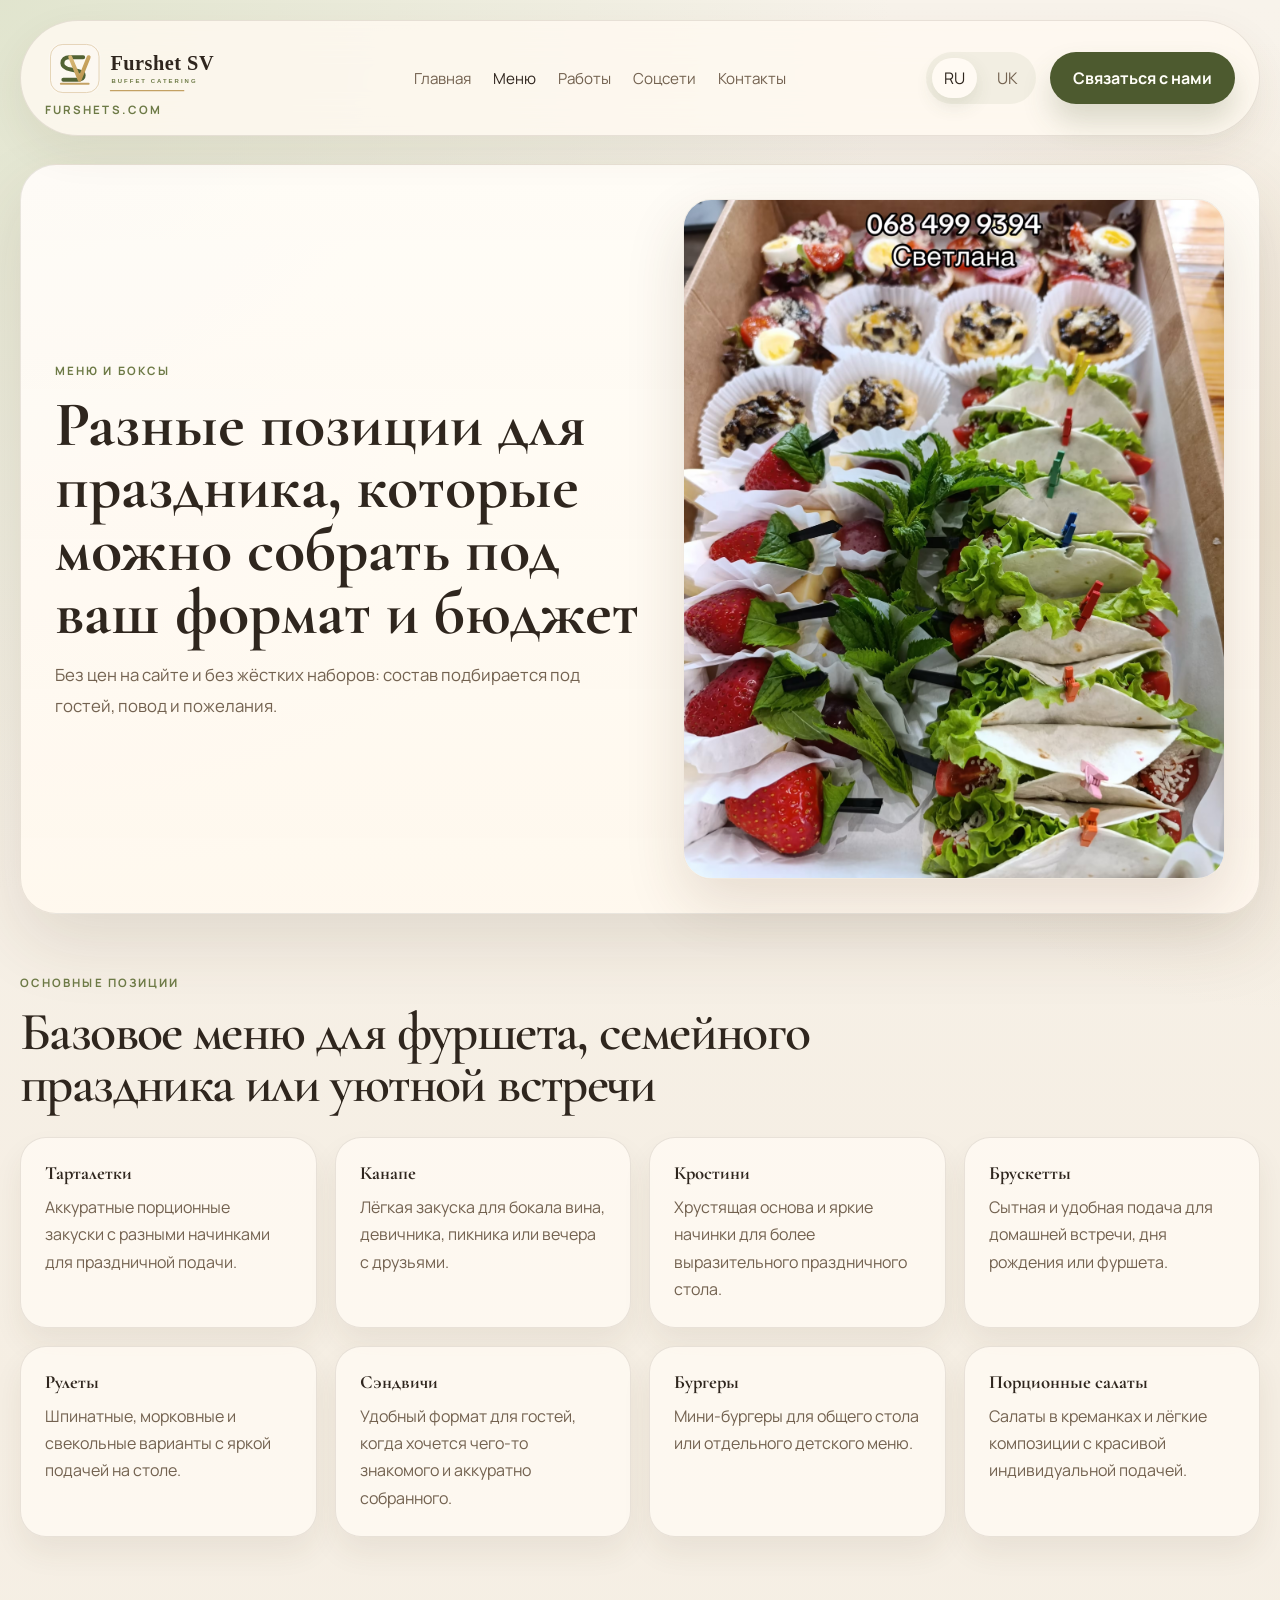
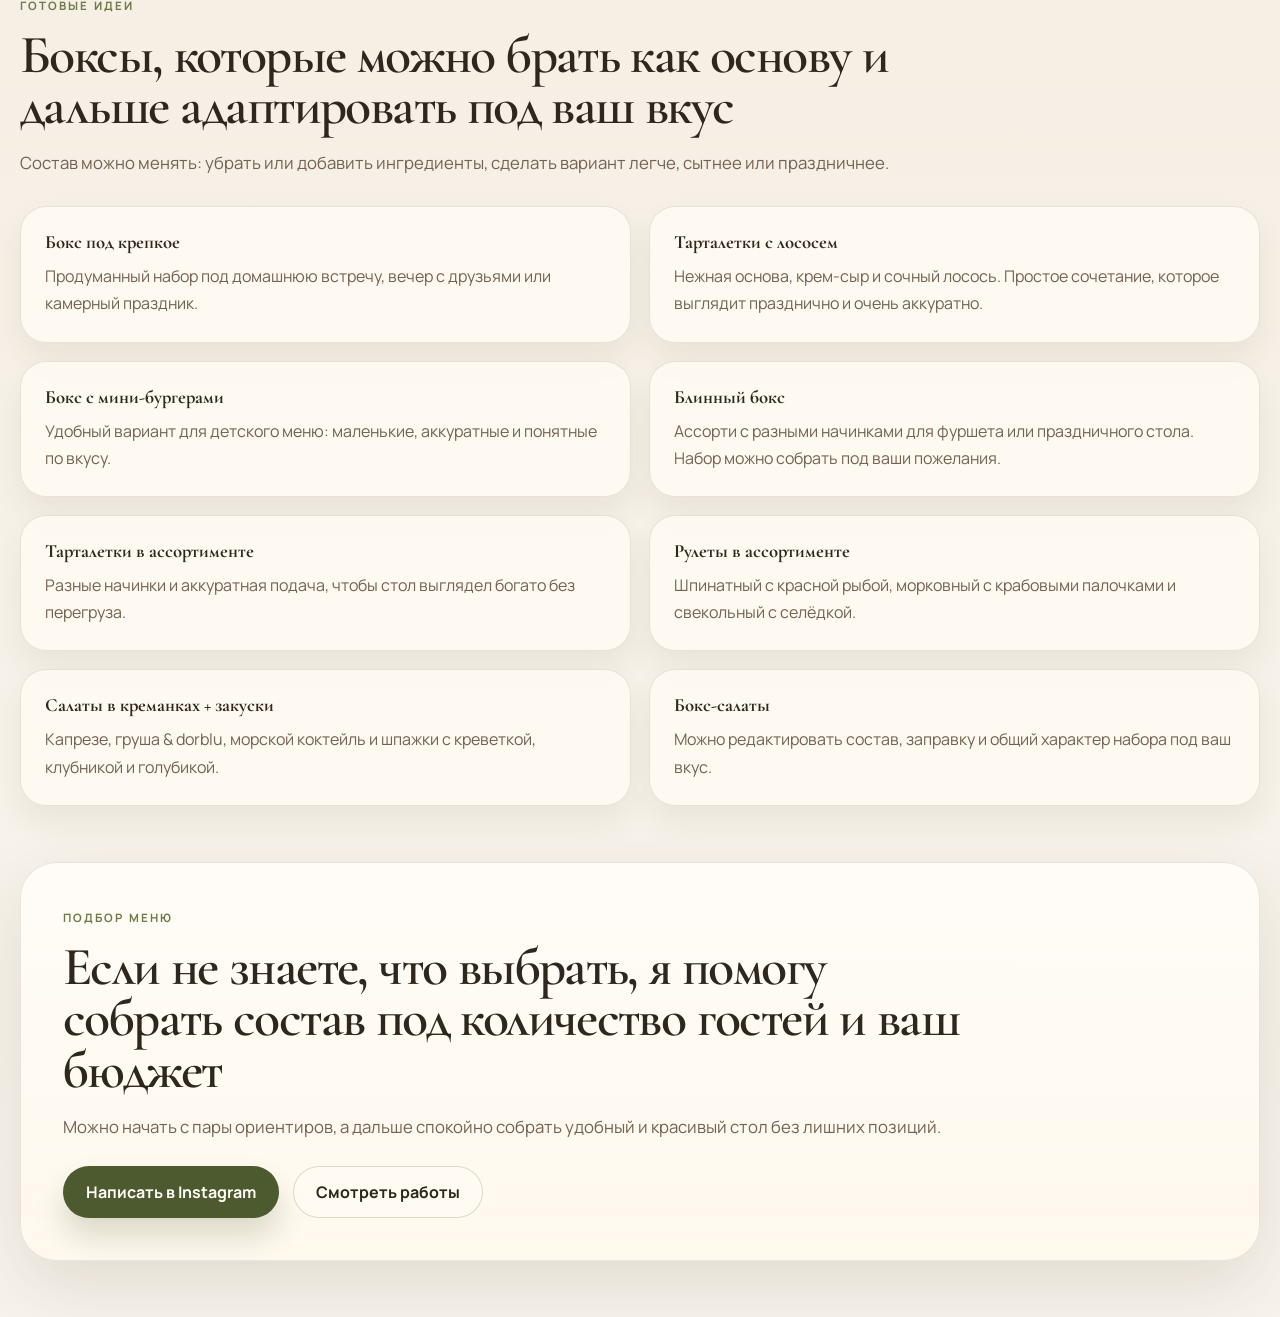
==== menu.html @ 13dbd52e "fix" ====
<!DOCTYPE html>
<html lang="ru">
<head>
  <meta charset="UTF-8">
  <meta name="viewport" content="width=device-width, initial-scale=1.0">
  <title>Меню фуршета и боксов | Furshet SV</title>
  <meta id="meta-description" name="description" content="Меню Furshet SV: тарталетки, канапе, рулеты, мини-бургеры, салаты в креманках и праздничные боксы без перегруза и лишней суеты.">
  <meta name="robots" content="index,follow,max-image-preview:large">
  <link rel="canonical" href="https://furshets.com/menu.html">
  <meta property="og:title" id="og-title" content="Меню фуршета и боксов | Furshet SV">
  <meta property="og:description" id="og-description" content="Подборка закусок, боксов и готовых решений для праздника: канапе, тарталетки, бургеры, рулеты и салаты.">
  <meta property="og:type" content="website">
  <meta property="og:site_name" content="Furshet SV">
  <meta property="og:locale" id="og-locale" content="ru_RU">
  <meta property="og:image" content="https://furshets.com/assets/images/gallery/gallery-20.avif">
  <meta property="og:url" content="https://furshets.com/menu.html">
  <meta name="twitter:card" content="summary_large_image">
  <meta name="twitter:title" id="twitter-title" content="Меню фуршета и боксов | Furshet SV">
  <meta name="twitter:description" id="twitter-description" content="Тарталетки, канапе, блинные боксы, салаты, рулеты и мини-бургеры для праздника.">
  <meta name="twitter:image" content="https://furshets.com/assets/images/gallery/gallery-20.avif">
  <link rel="icon" type="image/x-icon" href="/favicon.ico">
  <link rel="icon" type="image/svg+xml" href="./assets/icons/favicon.svg">
  <link rel="preconnect" href="https://fonts.googleapis.com">
  <link rel="preconnect" href="https://fonts.gstatic.com" crossorigin>
  <link href="https://fonts.googleapis.com/css2?family=Cormorant+Garamond:wght@500;600;700&family=Manrope:wght@400;500;600;700;800&display=swap" rel="stylesheet">
  <link rel="stylesheet" href="./styles.css">
  <script type="application/ld+json" id="structured-data">
    {
      "@context": "https://schema.org",
      "@type": "FoodEstablishment",
      "name": "Furshet SV",
      "url": "https://furshets.com/menu.html",
      "image": "https://furshets.com/assets/images/gallery/gallery-20.avif",
      "description": "Меню Furshet SV: тарталетки, канапе, рулеты, мини-бургеры, салаты в креманках и праздничные боксы.",
      "telephone": "+380684999394",
      "sameAs": ["https://www.instagram.com/furshet.sv/"]
    }
  </script>
</head>
<body data-page="menu">
  <div class="page-shell">
    <header class="site-header" id="top">
      <div class="brand-lockup">
        <a class="brand-logo-link" href="./index.html" aria-label="Furshet SV">
          <img class="brand-logo" src="./assets/branding/logo.svg" alt="Furshet SV">
        </a>
        <span class="brand-kicker">furshets.com</span>
      </div>

      <nav class="site-nav" aria-label="Primary">
        <a href="./index.html" data-i18n="nav.home">Главная</a>
        <a class="is-current" href="./menu.html" data-i18n="nav.menu">Меню</a>
        <a href="./works.html" data-i18n="nav.gallery">Работы</a>
        <a href="./social.html" data-i18n="nav.social">Соцсети</a>
        <a href="./index.html#contact" data-i18n="nav.contact">Контакты</a>
      </nav>

      <div class="header-actions">
        <div class="lang-switcher" aria-label="Language switcher">
          <button class="lang-btn is-active" type="button" data-lang-btn="ru">RU</button>
          <button class="lang-btn" type="button" data-lang-btn="uk">UK</button>
        </div>
        <a class="button button-primary" href="./index.html#contact" data-i18n="header.cta">Связаться с нами</a>
      </div>
    </header>

    <main class="page-stack">
      <section class="page-hero section">
        <div class="page-hero-copy">
          <span class="eyebrow" data-i18n="menuPage.eyebrow">Меню и боксы</span>
          <h1 data-i18n="menuPage.title">Разные позиции для праздника, которые можно собрать под ваш формат и бюджет</h1>
          <p class="hero-subcopy" data-i18n="menuPage.lead">Без цен на сайте и без жёстких наборов: состав подбирается под гостей, повод и пожелания.</p>
        </div>
        <figure class="page-hero-media">
          <img src="./assets/images/gallery/gallery-20.avif" alt="Фуршетный набор">
        </figure>
      </section>

      <section class="section">
        <div class="section-heading">
          <span class="eyebrow" data-i18n="menuPage.catalogEyebrow">Основные позиции</span>
          <h2 data-i18n="menuPage.catalogTitle">Базовое меню для фуршета, семейного праздника или уютной встречи</h2>
        </div>
        <div class="catalog-grid">
          <article class="catalog-card"><h3 data-i18n="menu.item1">Тарталетки</h3><p data-i18n="menuPage.item1">Аккуратные порционные закуски с разными начинками для праздничной подачи.</p></article>
          <article class="catalog-card"><h3 data-i18n="menu.item2">Канапе</h3><p data-i18n="menuPage.item2">Лёгкая закуска для бокала вина, девичника, пикника или вечера с друзьями.</p></article>
          <article class="catalog-card"><h3 data-i18n="menu.item3">Кростини</h3><p data-i18n="menuPage.item3">Хрустящая основа и яркие начинки для более выразительного праздничного стола.</p></article>
          <article class="catalog-card"><h3 data-i18n="menu.item4">Брускетты</h3><p data-i18n="menuPage.item4">Сытная и удобная подача для домашней встречи, дня рождения или фуршета.</p></article>
          <article class="catalog-card"><h3 data-i18n="menu.item5">Рулеты</h3><p data-i18n="menuPage.item5">Шпинатные, морковные и свекольные варианты с яркой подачей на столе.</p></article>
          <article class="catalog-card"><h3 data-i18n="menu.item6">Сэндвичи</h3><p data-i18n="menuPage.item6">Удобный формат для гостей, когда хочется чего-то знакомого и аккуратно собранного.</p></article>
          <article class="catalog-card"><h3 data-i18n="menu.item7">Бургеры</h3><p data-i18n="menuPage.item7">Мини-бургеры для общего стола или отдельного детского меню.</p></article>
          <article class="catalog-card"><h3 data-i18n="menu.item8">Порционные салаты</h3><p data-i18n="menuPage.item8">Салаты в креманках и лёгкие композиции с красивой индивидуальной подачей.</p></article>
        </div>
      </section>

      <section class="section">
        <div class="section-heading">
          <span class="eyebrow" data-i18n="menuPage.boxesEyebrow">Готовые идеи</span>
          <h2 data-i18n="menuPage.boxesTitle">Боксы, которые можно брать как основу и дальше адаптировать под ваш вкус</h2>
          <p data-i18n="menuPage.boxesLead">Состав можно менять: убрать или добавить ингредиенты, сделать вариант легче, сытнее или праздничнее.</p>
        </div>
        <div class="box-grid">
          <article class="box-card">
            <h3 data-i18n="menuPage.box1Title">Бокс под крепкое</h3>
            <p data-i18n="menuPage.box1Text">Продуманный набор под домашнюю встречу, вечер с друзьями или камерный праздник.</p>
          </article>
          <article class="box-card">
            <h3 data-i18n="menuPage.box2Title">Тарталетки с лососем</h3>
            <p data-i18n="menuPage.box2Text">Нежная основа, крем-сыр и сочный лосось. Простое сочетание, которое выглядит празднично и очень аккуратно.</p>
          </article>
          <article class="box-card">
            <h3 data-i18n="menuPage.box3Title">Бокс с мини-бургерами</h3>
            <p data-i18n="menuPage.box3Text">Удобный вариант для детского меню: маленькие, аккуратные и понятные по вкусу.</p>
          </article>
          <article class="box-card">
            <h3 data-i18n="menuPage.box4Title">Блинный бокс</h3>
            <p data-i18n="menuPage.box4Text">Ассорти с разными начинками для фуршета или праздничного стола. Набор можно собрать под ваши пожелания.</p>
          </article>
          <article class="box-card">
            <h3 data-i18n="menuPage.box5Title">Тарталетки в ассортименте</h3>
            <p data-i18n="menuPage.box5Text">Разные начинки и аккуратная подача, чтобы стол выглядел богато без перегруза.</p>
          </article>
          <article class="box-card">
            <h3 data-i18n="menuPage.box6Title">Рулеты в ассортименте</h3>
            <p data-i18n="menuPage.box6Text">Шпинатный с красной рыбой, морковный с крабовыми палочками и свекольный с селёдкой.</p>
          </article>
          <article class="box-card">
            <h3 data-i18n="menuPage.box7Title">Салаты в креманках + закуски</h3>
            <p data-i18n="menuPage.box7Text">Капрезе, груша & dorblu, морской коктейль и шпажки с креветкой, клубникой и голубикой.</p>
          </article>
          <article class="box-card">
            <h3 data-i18n="menuPage.box8Title">Бокс-салаты</h3>
            <p data-i18n="menuPage.box8Text">Можно редактировать состав, заправку и общий характер набора под ваш вкус.</p>
          </article>
        </div>
      </section>

      <section class="section">
        <div class="contact-card">
          <div class="section-heading contact-heading">
            <span class="eyebrow" data-i18n="menuPage.helpEyebrow">Подбор меню</span>
            <h2 data-i18n="menuPage.helpTitle">Если не знаете, что выбрать, я помогу собрать состав под количество гостей и ваш бюджет</h2>
            <p data-i18n="menuPage.helpLead">Можно начать с пары ориентиров, а дальше спокойно собрать удобный и красивый стол без лишних позиций.</p>
          </div>
          <div class="contact-cta-row">
            <a class="button button-primary" href="https://www.instagram.com/furshet.sv/" target="_blank" rel="noreferrer" data-i18n="contact.instagram">Написать в Instagram</a>
            <a class="button button-secondary" href="./works.html" data-i18n="menuPage.worksCta">Смотреть работы</a>
          </div>
        </div>
      </section>
    </main>
  </div>
  <script src="./script.js"></script>
</body>
</html>
---- styles.css ----
:root {
  --bg: #f6f0e7;
  --bg-soft: #fbf7f2;
  --surface: rgba(255, 252, 247, 0.86);
  --surface-strong: #fffaf3;
  --text: #2f261e;
  --muted: #736250;
  --line: rgba(74, 57, 40, 0.12);
  --accent: #6d7a46;
  --accent-deep: #4d5a2f;
  --accent-soft: #dbe1c7;
  --gold: #c3a163;
  --shadow: 0 28px 70px rgba(72, 51, 28, 0.12);
  --radius-xl: 36px;
  --radius-lg: 24px;
  --radius-md: 18px;
  --max-width: 1240px;
}

*,
*::before,
*::after {
  box-sizing: border-box;
}

html {
  scroll-behavior: smooth;
  overflow-x: clip;
}

body {
  margin: 0;
  min-width: 320px;
  overflow-x: clip;
  font-family: "Manrope", sans-serif;
  color: var(--text);
  background:
    radial-gradient(circle at top left, rgba(219, 225, 199, 0.8), transparent 28%),
    radial-gradient(circle at right 18%, rgba(195, 161, 99, 0.16), transparent 18%),
    linear-gradient(180deg, #f8f3eb 0%, #f5eee3 48%, #f8f4ed 100%);
}

img {
  display: block;
  max-width: 100%;
}

figure {
  margin: 0;
}

a {
  color: inherit;
  text-decoration: none;
}

button {
  font: inherit;
}

.page-shell {
  width: min(calc(100% - 32px), var(--max-width));
  margin: 20px auto 56px;
}

.site-header {
  position: sticky;
  top: 12px;
  z-index: 20;
  display: flex;
  align-items: center;
  justify-content: space-between;
  gap: 24px;
  padding: 18px 24px;
  border: 1px solid var(--line);
  border-radius: 999px;
  background: rgba(255, 249, 241, 0.82);
  backdrop-filter: blur(18px);
  box-shadow: 0 16px 40px rgba(89, 67, 33, 0.08);
}

.brand-lockup {
  display: flex;
  flex-direction: column;
  gap: 4px;
}

.brand-logo-link {
  display: inline-flex;
  align-items: center;
  width: fit-content;
}

.brand-logo {
  display: block;
  width: clamp(176px, 19vw, 228px);
  height: auto;
}

.brand-kicker,
.eyebrow,
.trust-number {
  letter-spacing: 0.18em;
  text-transform: uppercase;
  font-size: 0.72rem;
  font-weight: 700;
  color: var(--accent);
}

.site-nav,
.header-actions,
.lang-switcher,
.hero-actions,
.contact-cta-row {
  display: flex;
  align-items: center;
}

.site-nav {
  gap: 22px;
}

.site-nav a {
  color: var(--muted);
  font-size: 0.95rem;
  transition: color 180ms ease;
}

.site-nav a.is-current {
  color: var(--text);
}

.site-nav a:hover,
.site-nav a:focus-visible {
  color: var(--text);
}

.header-actions {
  gap: 14px;
}

.lang-switcher {
  gap: 8px;
  padding: 6px;
  border-radius: 999px;
  background: rgba(109, 122, 70, 0.08);
}

.lang-btn {
  border: 0;
  padding: 9px 12px;
  border-radius: 999px;
  background: transparent;
  color: var(--muted);
  cursor: pointer;
  transition: background 180ms ease, color 180ms ease, transform 180ms ease;
}

.lang-btn.is-active {
  background: var(--surface-strong);
  color: var(--text);
  box-shadow: 0 8px 18px rgba(77, 90, 47, 0.12);
}

.button {
  display: inline-flex;
  align-items: center;
  justify-content: center;
  min-height: 52px;
  padding: 0 22px;
  border-radius: 999px;
  border: 1px solid transparent;
  font-weight: 700;
  transition: transform 180ms ease, box-shadow 180ms ease, border-color 180ms ease;
}

.button:hover,
.button:focus-visible,
.contact-link:hover,
.contact-link:focus-visible {
  transform: translateY(-1px);
}

.button-primary {
  background: var(--accent-deep);
  color: #fffef8;
  box-shadow: 0 18px 30px rgba(77, 90, 47, 0.2);
}

.button-secondary {
  border-color: rgba(109, 122, 70, 0.24);
  background: rgba(255, 250, 243, 0.66);
  color: var(--text);
}

.section {
  margin-top: 28px;
}

.hero,
.about,
.contact-card {
  border: 1px solid var(--line);
  border-radius: var(--radius-xl);
  background: linear-gradient(180deg, rgba(255, 252, 247, 0.96), rgba(255, 248, 238, 0.94));
  box-shadow: var(--shadow);
}

.hero {
  display: grid;
  grid-template-columns: 1.02fr 0.98fr;
  gap: 42px;
  padding: 56px;
  overflow: hidden;
}

.hero-copy {
  position: relative;
  z-index: 1;
}

.hero h1,
.section-heading h2,
.about-content h2 {
  margin: 14px 0 16px;
  font-family: "Cormorant Garamond", serif;
  font-size: clamp(3rem, 5vw, 5.2rem);
  line-height: 0.96;
  font-weight: 600;
  letter-spacing: -0.03em;
}

.hero-subcopy,
.section-heading p,
.about-content p,
.menu-featured-copy,
.trust-item p,
.contact-heading p {
  margin: 0;
  font-size: 1.05rem;
  line-height: 1.8;
  color: var(--muted);
}

.hero-subcopy {
  margin-top: 16px;
  max-width: 34rem;
}

.hero-actions {
  display: grid;
  grid-template-columns: repeat(2, minmax(0, max-content));
  gap: 12px 14px;
  margin-top: 28px;
  align-items: stretch;
}

.hero-actions .button:first-child {
  min-width: 240px;
  grid-column: 1 / -1;
  justify-self: start;
}

.hero-actions .button-secondary {
  min-height: 48px;
  padding: 0 18px;
  background: rgba(255, 252, 247, 0.88);
  border-color: rgba(109, 122, 70, 0.18);
  box-shadow: 0 10px 24px rgba(74, 53, 30, 0.06);
}

.hero-points {
  display: flex;
  flex-wrap: wrap;
  gap: 10px;
  margin-top: 22px;
}

.hero-point {
  display: inline-flex;
  align-items: center;
  min-height: 38px;
  padding: 0 14px;
  border-radius: 999px;
  border: 1px solid rgba(109, 122, 70, 0.18);
  background: rgba(255, 250, 243, 0.72);
  color: var(--text);
  font-size: 0.92rem;
  font-weight: 600;
}

.hero-media {
  position: relative;
  min-height: 640px;
  min-width: 0;
}

.hero-media-single {
  min-height: 540px;
}

.hero-card {
  overflow: hidden;
  border-radius: 28px;
  border: 1px solid rgba(82, 58, 31, 0.08);
  box-shadow: 0 24px 60px rgba(75, 52, 28, 0.18);
}

.hero-card img {
  width: 100%;
  height: 100%;
  object-fit: cover;
}

.hero-card-main {
  position: absolute;
  inset: 48px 0 0 84px;
}

.hero-card-main-single {
  inset: 0 26px 88px 26px;
}

.hero-card-top {
  position: absolute;
  top: 0;
  left: 0;
  width: 250px;
  aspect-ratio: 0.84;
}

.hero-card-bottom {
  position: absolute;
  right: 24px;
  bottom: 18px;
  width: 260px;
  aspect-ratio: 0.88;
}

.hero-note {
  position: absolute;
  right: 0;
  bottom: 0;
  width: min(280px, 82%);
  padding: 22px;
  border-radius: 26px;
  border: 1px solid var(--line);
  background: rgba(255, 250, 243, 0.92);
  box-shadow: 0 18px 38px rgba(74, 53, 30, 0.1);
}

.hero-note p {
  margin: 10px 0 0;
  color: var(--muted);
  line-height: 1.7;
}

.trust-strip {
  display: grid;
  grid-template-columns: repeat(3, 1fr);
  gap: 18px;
}

.reviews {
  padding: 0;
}

.reviews-heading {
  margin-bottom: 18px;
}

.reviews-grid {
  display: grid;
  grid-template-columns: repeat(3, minmax(0, 1fr));
  gap: 18px;
}

.review-card {
  display: grid;
  gap: 14px;
  padding: 22px;
  border-radius: 24px;
  border: 1px solid var(--line);
  background: rgba(255, 250, 243, 0.84);
  box-shadow: 0 16px 30px rgba(74, 53, 30, 0.07);
}

.review-card-head {
  display: flex;
  align-items: center;
  justify-content: space-between;
  gap: 12px;
}

.review-card-name {
  font-weight: 800;
  color: var(--text);
}

.review-card-date {
  color: var(--muted);
  font-size: 0.88rem;
  white-space: nowrap;
}

.review-card-text {
  margin: 0;
  color: var(--muted);
  font-size: 0.98rem;
  line-height: 1.7;
}

.review-card-stars {
  color: var(--gold);
  letter-spacing: 0.18em;
  font-size: 0.88rem;
}

.trust-item,
.menu-panel {
  padding: 24px 26px;
  border: 1px solid var(--line);
  border-radius: var(--radius-lg);
  background: rgba(255, 250, 243, 0.7);
}

.trust-item p {
  margin-top: 12px;
}

.about {
  display: grid;
  grid-template-columns: 0.86fr 1.14fr;
  gap: 34px;
  padding: 32px;
}

.about-portrait {
  overflow: hidden;
  border-radius: 28px;
  min-height: 580px;
}

.about-portrait img {
  width: 100%;
  height: 100%;
  object-fit: cover;
  object-position: center;
}

.about-content {
  display: flex;
  flex-direction: column;
  justify-content: center;
  gap: 16px;
  padding: 20px 8px 20px 8px;
}

.about-content h2 {
  font-size: clamp(2.7rem, 4vw, 4.5rem);
}

.section-heading {
  max-width: 58rem;
  margin-bottom: 28px;
}

.section-heading h2 {
  font-size: clamp(2.6rem, 4.2vw, 4.4rem);
}

.menu-grid {
  display: grid;
  grid-template-columns: 1.2fr 1fr 1fr;
  gap: 18px;
}

.menu-panel-featured {
  background:
    linear-gradient(155deg, rgba(219, 225, 199, 0.44), rgba(255, 250, 243, 0.92) 42%),
    rgba(255, 250, 243, 0.9);
}

.menu-featured-copy {
  font-size: 1.18rem;
  color: var(--text);
}

.section-button {
  margin-top: 18px;
}

.menu-list {
  display: grid;
  gap: 16px;
  margin: 0;
  padding: 0;
  list-style: none;
}

.menu-list li {
  position: relative;
  padding-left: 24px;
  font-size: 1.04rem;
}

.menu-list li::before {
  content: "";
  position: absolute;
  top: 0.7em;
  left: 0;
  width: 9px;
  height: 9px;
  border-radius: 50%;
  background: var(--accent);
}

.gallery-grid {
  column-count: 4;
  column-gap: 18px;
}

.gallery-card {
  break-inside: avoid;
  margin-bottom: 18px;
  overflow: hidden;
  border-radius: 24px;
  border: 1px solid rgba(82, 58, 31, 0.08);
  background: var(--surface-strong);
  box-shadow: 0 20px 40px rgba(74, 53, 30, 0.1);
}

.gallery-card img {
  width: 100%;
  height: auto;
}

.gallery-preview-grid {
  column-count: 3;
}

.section-cta {
  margin-top: 18px;
}

.page-stack {
  display: grid;
  gap: 28px;
}

.page-hero {
  display: grid;
  grid-template-columns: 1.05fr 0.95fr;
  gap: 28px;
  align-items: center;
  padding: 34px;
  border: 1px solid var(--line);
  border-radius: var(--radius-xl);
  background: linear-gradient(180deg, rgba(255, 252, 247, 0.96), rgba(255, 248, 238, 0.94));
  box-shadow: var(--shadow);
}

.page-hero-copy h1,
.catalog-card h3,
.box-card h3,
.social-card h2 {
  margin: 0;
  font-family: "Cormorant Garamond", serif;
  color: var(--text);
}

.page-hero-copy h1 {
  margin-top: 14px;
  font-size: clamp(2.8rem, 5vw, 4.6rem);
  line-height: 0.98;
}

.page-hero-media {
  margin: 0;
  overflow: hidden;
  border-radius: 28px;
  min-height: 420px;
  border: 1px solid rgba(82, 58, 31, 0.08);
  box-shadow: 0 24px 60px rgba(75, 52, 28, 0.14);
}

.page-hero-media img {
  width: 100%;
  height: 100%;
  object-fit: cover;
}

.catalog-grid,
.box-grid,
.social-grid {
  display: grid;
  gap: 18px;
}

.catalog-grid {
  grid-template-columns: repeat(4, minmax(0, 1fr));
}

.box-grid {
  grid-template-columns: repeat(2, minmax(0, 1fr));
}

.social-grid {
  grid-template-columns: 1.3fr 1fr 1fr;
}

.catalog-card,
.box-card,
.social-card {
  padding: 24px;
  border: 1px solid var(--line);
  border-radius: 26px;
  background: rgba(255, 250, 243, 0.82);
  box-shadow: 0 16px 30px rgba(74, 53, 30, 0.07);
}

.catalog-card p,
.box-card p,
.social-card p {
  margin: 10px 0 0;
  color: var(--muted);
  line-height: 1.7;
}

.social-card-featured {
  background:
    linear-gradient(150deg, rgba(219, 225, 199, 0.5), rgba(255, 250, 243, 0.94) 44%),
    rgba(255, 250, 243, 0.9);
}

.social-card .button {
  margin-top: 18px;
}

.contact-card {
  padding: 42px;
}

.contact-heading {
  margin-bottom: 24px;
}

.contact-actions {
  display: grid;
  grid-template-columns: repeat(2, minmax(0, 1fr));
  gap: 18px;
}

.contact-link {
  display: flex;
  flex-direction: column;
  gap: 8px;
  padding: 22px 24px;
  border-radius: 24px;
  border: 1px solid var(--line);
  background: rgba(255, 250, 243, 0.76);
  transition: transform 180ms ease, box-shadow 180ms ease;
}

.contact-link span {
  color: var(--muted);
}

.contact-link strong {
  font-size: 1.3rem;
}

.contact-cta-row {
  gap: 14px;
  margin-top: 22px;
}

@media (max-width: 1160px) {
  .site-header {
    border-radius: 30px;
    padding: 18px;
    flex-wrap: wrap;
  }

  .site-nav {
    order: 3;
    width: 100%;
    justify-content: center;
    flex-wrap: wrap;
  }

  .hero,
  .about,
  .page-hero {
    grid-template-columns: 1fr;
  }

  .hero-media {
    min-height: 560px;
  }

  .hero-card-main {
    inset: 40px 0 0 88px;
  }

  .menu-grid,
  .trust-strip,
  .contact-actions,
  .reviews-grid,
  .catalog-grid,
  .box-grid,
  .social-grid {
    grid-template-columns: 1fr;
  }

  .gallery-grid {
    column-count: 3;
  }
}

@media (max-width: 820px) {
  .page-shell {
    width: min(calc(100% - 20px), var(--max-width));
    margin-top: 12px;
  }

  .site-header,
  .header-actions,
  .contact-cta-row {
    flex-direction: column;
  }

  .site-header {
    position: static;
    align-items: stretch;
    gap: 16px;
    padding: 16px;
    border-radius: 26px;
  }

  .header-actions,
  .contact-cta-row {
    align-items: stretch;
  }

  .button {
    width: 100%;
  }

  .hero-actions {
    grid-template-columns: 1fr;
    gap: 10px;
  }

  .hero-actions .button:first-child {
    min-width: 0;
    justify-self: stretch;
  }

  .lang-switcher {
    width: 100%;
    justify-content: flex-start;
  }

  .site-nav {
    justify-content: space-between;
    gap: 12px;
  }

  .hero,
  .about,
  .contact-card {
    padding: 22px;
  }

  .hero h1,
  .section-heading h2,
  .about-content h2 {
    font-size: clamp(2rem, 9vw, 3rem);
  }

  .hero-subcopy,
  .section-heading p,
  .about-content p,
  .menu-featured-copy,
  .trust-item p,
  .contact-heading p,
  .review-card-text {
    line-height: 1.62;
  }

  .hero-media {
    min-height: auto;
    display: grid;
    gap: 16px;
    width: 100%;
    min-width: 0;
  }

  .hero-card-main,
  .hero-card-top,
  .hero-card-bottom,
  .hero-card-main-single {
    position: relative;
    inset: auto;
    width: 100%;
    max-width: 100%;
  }

  .hero-card-main {
    aspect-ratio: 0.9;
  }

  .hero-card-top,
  .hero-card-bottom {
    aspect-ratio: 1.05;
  }

  .hero-note {
    position: relative;
    width: 100%;
  }

  .about-portrait {
    min-height: auto;
    max-height: 640px;
  }

  .page-hero,
  .hero,
  .about,
  .contact-card {
    padding: 22px;
  }

  .page-hero-copy h1 {
    font-size: clamp(2rem, 9vw, 3rem);
  }

  .page-hero-media {
    min-height: 320px;
  }

  .hero-point {
    width: 100%;
    justify-content: center;
    text-align: center;
  }

  .gallery-card {
    margin-bottom: 12px;
  }
}

@media (max-width: 540px) {
  .brand-logo {
    width: min(100%, 198px);
  }

  .site-nav {
    justify-content: center;
    gap: 16px;
  }

  .site-nav a {
    font-size: 0.88rem;
  }

  .hero-subcopy,
  .section-heading p,
  .about-content p,
  .menu-featured-copy,
  .trust-item p,
  .contact-heading p,
  .contact-link strong,
  .menu-list li,
  .review-card-text {
    font-size: 0.96rem;
  }

  .gallery-grid {
    column-count: 1;
  }

  .hero h1 {
    font-size: clamp(1.85rem, 8.8vw, 2.45rem);
    line-height: 1;
  }

  .hero-actions {
    margin-top: 20px;
  }

  .hero-actions .button-secondary,
  .hero-actions .button:first-child {
    min-height: 50px;
  }

  .section-heading {
    margin-bottom: 20px;
  }

  .trust-item,
  .menu-panel,
  .contact-link,
  .catalog-card,
  .box-card,
  .social-card {
    padding: 18px;
  }

  .hero,
  .about,
  .contact-card,
  .trust-item,
  .menu-panel,
  .contact-link,
  .gallery-card,
  .catalog-card,
  .box-card,
  .social-card,
  .page-hero {
    border-radius: 22px;
  }
}

@media (max-width: 820px) {
  .gallery-grid {
    column-count: 1;
    column-gap: 0;
  }
}
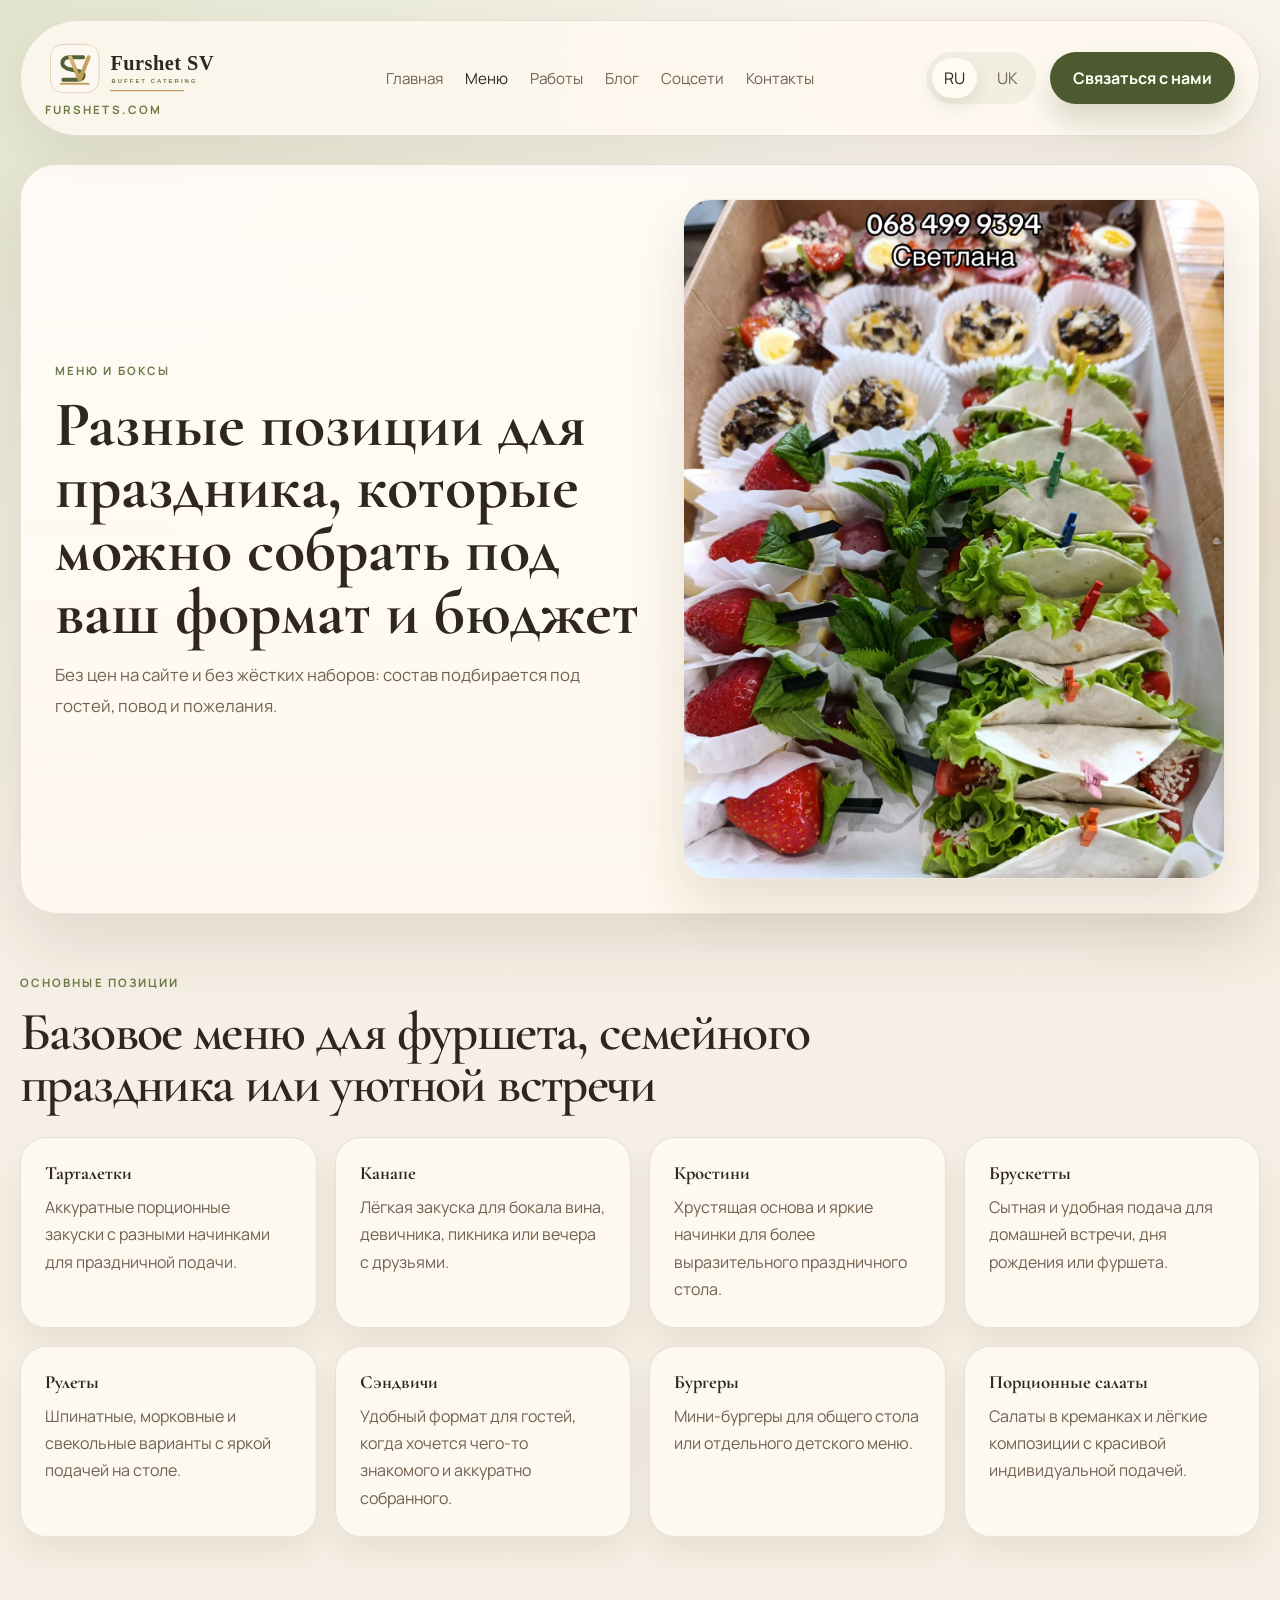
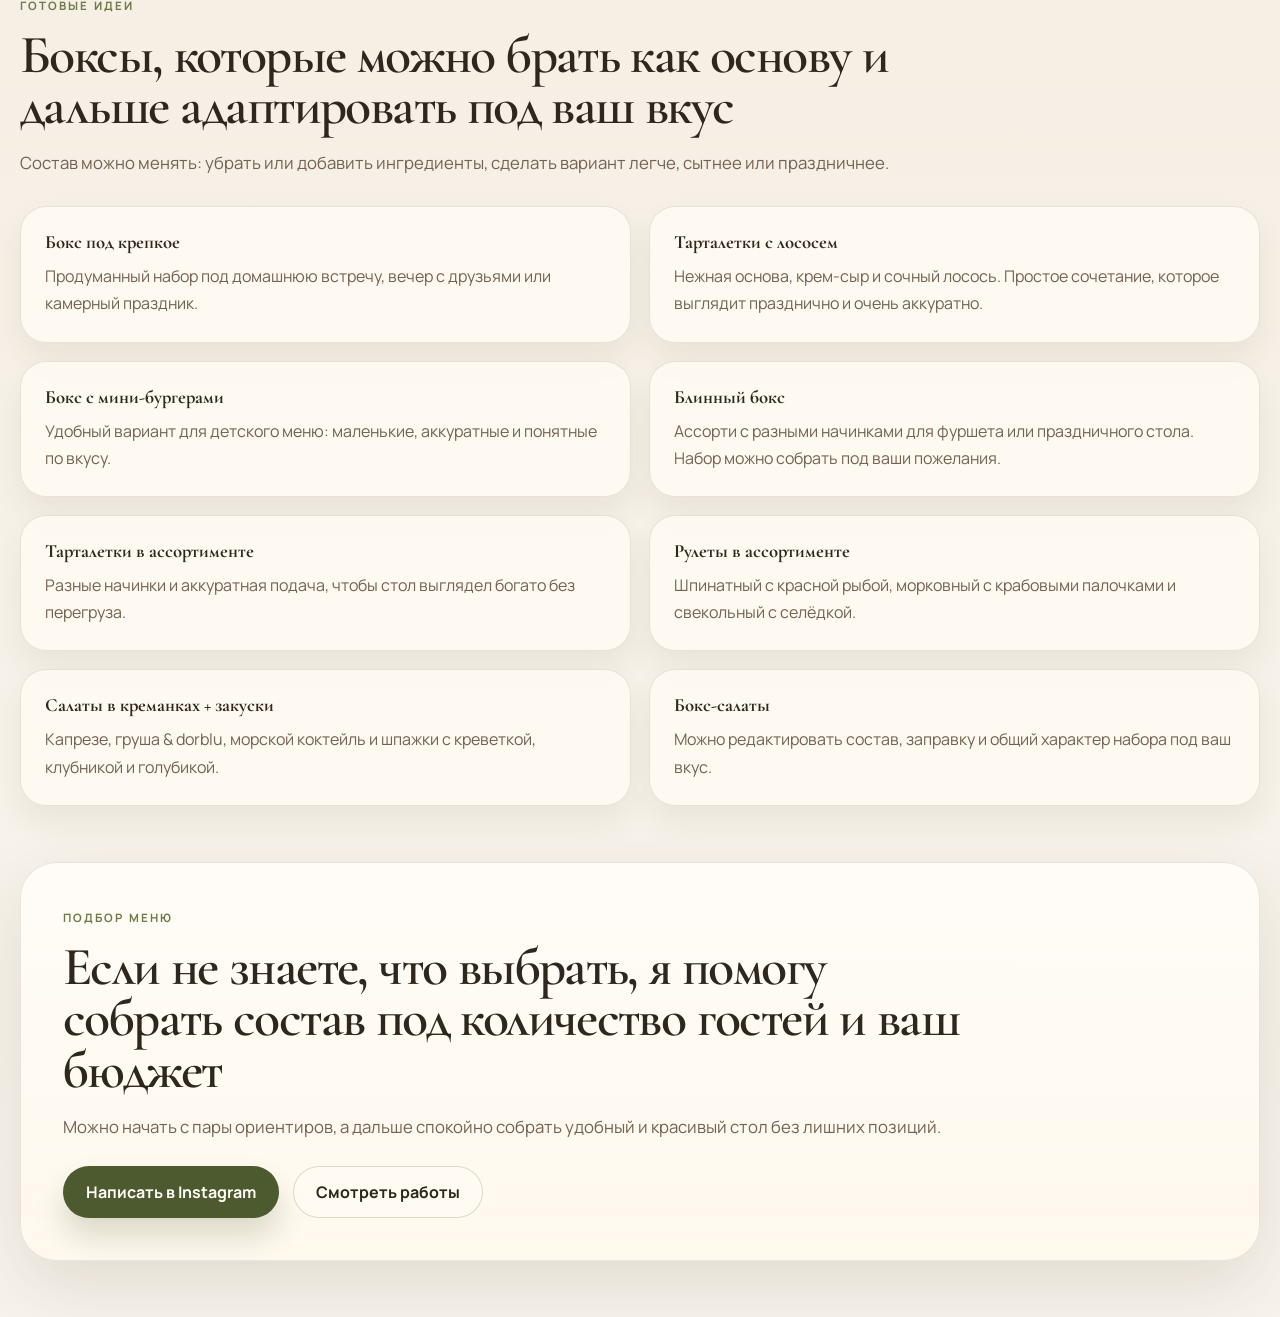
==== commit 6cc9d992: "fix" ====
--- a/menu.html
+++ b/menu.html
@@ -51,6 +51,7 @@
         <a href="./index.html" data-i18n="nav.home">Главная</a>
         <a class="is-current" href="./menu.html" data-i18n="nav.menu">Меню</a>
         <a href="./works.html" data-i18n="nav.gallery">Работы</a>
+        <a href="./blog.html" data-i18n="nav.blog">Блог</a>
         <a href="./social.html" data-i18n="nav.social">Соцсети</a>
         <a href="./index.html#contact" data-i18n="nav.contact">Контакты</a>
       </nav>
--- a/styles.css
+++ b/styles.css
@@ -637,6 +637,80 @@
   margin-top: 18px;
 }
 
+.article-teaser {
+  display: flex;
+  align-items: end;
+  justify-content: space-between;
+  gap: 20px;
+  padding: 30px 32px;
+  border: 1px solid var(--line);
+  border-radius: var(--radius-xl);
+  background:
+    linear-gradient(145deg, rgba(219, 225, 199, 0.36), rgba(255, 250, 243, 0.94) 44%),
+    rgba(255, 250, 243, 0.88);
+  box-shadow: 0 18px 40px rgba(74, 53, 30, 0.08);
+}
+
+.article-teaser-copy {
+  margin-bottom: 0;
+}
+
+.seo-article {
+  border: 1px solid var(--line);
+  border-radius: var(--radius-xl);
+  background: linear-gradient(180deg, rgba(255, 252, 247, 0.96), rgba(255, 248, 238, 0.94));
+  box-shadow: var(--shadow);
+  padding: 36px;
+}
+
+.seo-article-layout {
+  display: grid;
+  grid-template-columns: minmax(0, 1.35fr) minmax(280px, 0.65fr);
+  gap: 28px;
+}
+
+.seo-article-body {
+  font-size: 1.02rem;
+  line-height: 1.9;
+  color: var(--muted);
+}
+
+.seo-article-body p {
+  margin: 0 0 18px;
+}
+
+.seo-article-body h2 {
+  margin: 28px 0 12px;
+  font-family: "Cormorant Garamond", serif;
+  font-size: clamp(2rem, 3.2vw, 2.8rem);
+  line-height: 1.05;
+  color: var(--text);
+}
+
+.seo-article-side {
+  position: relative;
+}
+
+.article-card {
+  position: sticky;
+  top: 110px;
+  display: grid;
+  gap: 12px;
+  padding: 24px;
+  border: 1px solid var(--line);
+  border-radius: 26px;
+  background: rgba(255, 250, 243, 0.9);
+  box-shadow: 0 16px 30px rgba(74, 53, 30, 0.07);
+}
+
+.article-card h3 {
+  margin: 0;
+  font-family: "Cormorant Garamond", serif;
+  font-size: 2rem;
+  line-height: 1.05;
+  color: var(--text);
+}
+
 .contact-card {
   padding: 42px;
 }
@@ -709,7 +783,8 @@
   .reviews-grid,
   .catalog-grid,
   .box-grid,
-  .social-grid {
+  .social-grid,
+  .seo-article-layout {
     grid-template-columns: 1fr;
   }
 
@@ -831,6 +906,20 @@
   .about,
   .contact-card {
     padding: 22px;
+  }
+
+  .article-teaser,
+  .seo-article {
+    padding: 22px;
+  }
+
+  .article-teaser {
+    align-items: stretch;
+    flex-direction: column;
+  }
+
+  .article-card {
+    position: static;
   }
 
   .page-hero-copy h1 {
@@ -905,7 +994,8 @@
   .contact-link,
   .catalog-card,
   .box-card,
-  .social-card {
+  .social-card,
+  .article-card {
     padding: 18px;
   }
 
@@ -919,6 +1009,9 @@
   .catalog-card,
   .box-card,
   .social-card,
+  .article-card,
+  .article-teaser,
+  .seo-article,
   .page-hero {
     border-radius: 22px;
   }
